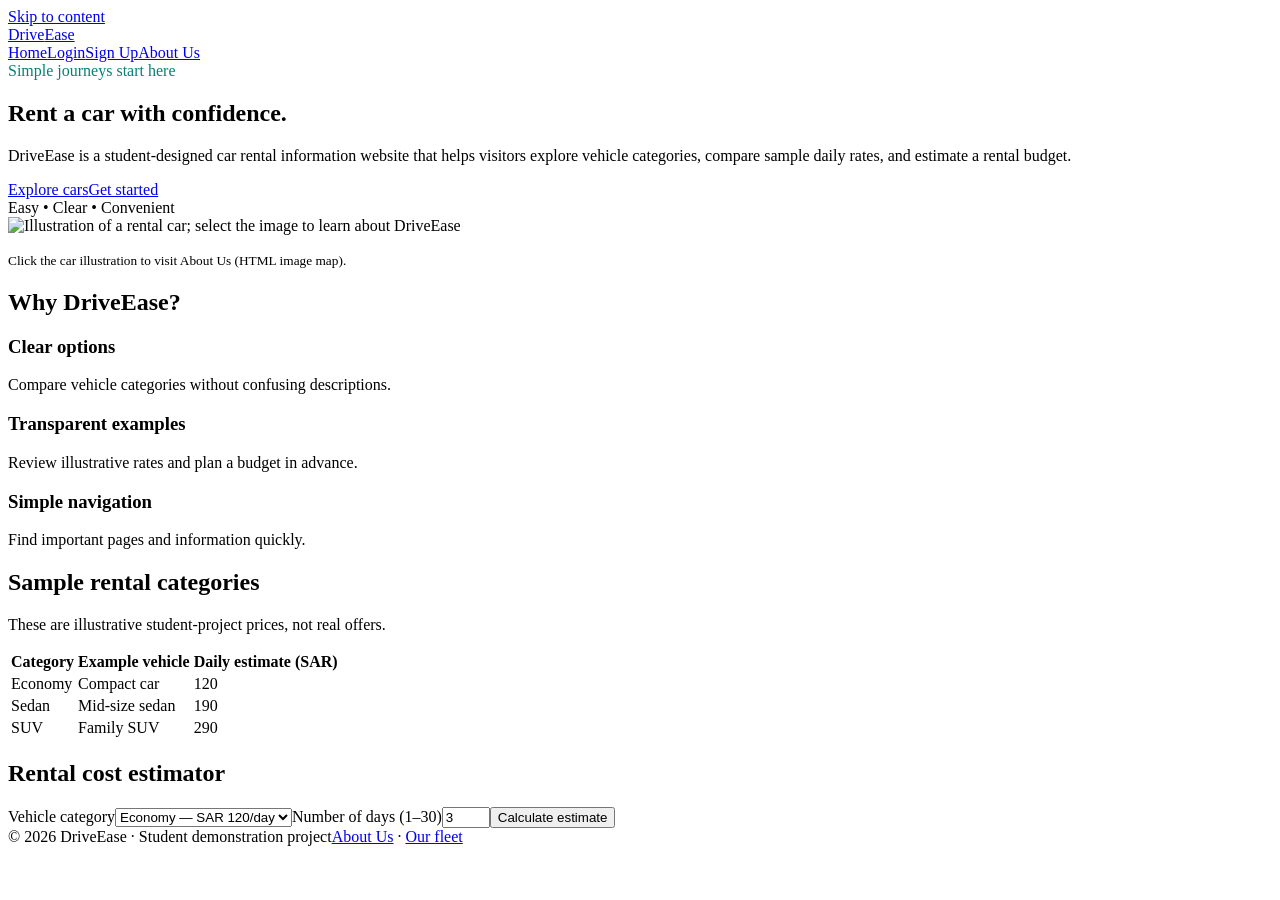
==== index.html @ 07d0574f "Add files via upload" ====
<!DOCTYPE html><html lang="en"><head><meta charset="UTF-8"><meta name="viewport" content="width=device-width, initial-scale=1"><meta name="description" content="DriveEase student car rental website"><title>Home | DriveEase</title><link rel="stylesheet" href="assets/style.css"></head><body><a class="skip" href="#main">Skip to content</a><header class="site-header"><div class="container nav"><a class="brand" href="index.html">Drive<span>Ease</span></a><nav class="menu" aria-label="Main navigation"><a href="index.html" aria-current="page">Home</a><a href="login.html" >Login</a><a href="signup.html" >Sign Up</a><a href="about.html" >About Us</a></nav></div></header><main id="main"><section class="container hero"><div><div class="eyebrow" style="color:#087f76">Simple journeys start here</div><h1>Rent a car with confidence.</h1><p class="lead">DriveEase is a student-designed car rental information website that helps visitors explore vehicle categories, compare sample daily rates, and estimate a rental budget.</p><div class="actions"><a class="btn" href="#fleet">Explore cars</a><a class="btn secondary" href="signup.html">Get started</a></div></div><div class="hero-art"><div class="floating-label">Easy • Clear • Convenient</div><img class="project-image" src="assets/car.svg" alt="Illustration of a rental car; select the image to learn about DriveEase" usemap="#about-map"><map name="about-map"><area shape="rect" coords="0,0,900,400" href="about.html" alt="Go to About Us"></map><p class="muted"><small>Click the car illustration to visit About Us (HTML image map).</small></p></div></section><section class="section container" id="benefits"><h2>Why DriveEase?</h2><div class="cards"><article class="card"><h3>Clear options</h3><p>Compare vehicle categories without confusing descriptions.</p></article><article class="card"><h3>Transparent examples</h3><p>Review illustrative rates and plan a budget in advance.</p></article><article class="card"><h3>Simple navigation</h3><p>Find important pages and information quickly.</p></article></div></section><section class="section container" id="fleet"><h2>Sample rental categories</h2><p class="muted">These are illustrative student-project prices, not real offers.</p><div class="table-wrap"><table><thead><tr><th>Category</th><th>Example vehicle</th><th>Daily estimate (SAR)</th></tr></thead><tbody><tr><td>Economy</td><td>Compact car</td><td>120</td></tr><tr><td>Sedan</td><td>Mid-size sedan</td><td>190</td></tr><tr><td>SUV</td><td>Family SUV</td><td>290</td></tr></tbody></table></div></section><section class="section container" id="calculator"><h2>Rental cost estimator</h2><form class="card" id="estimate-form"><label for="vehicle">Vehicle category</label><select id="vehicle" name="vehicle"><option value="120">Economy — SAR 120/day</option><option value="190">Sedan — SAR 190/day</option><option value="290">SUV — SAR 290/day</option></select><label for="days">Number of days (1–30)</label><input id="days" name="days" type="number" min="1" max="30" value="3" required><button class="btn" type="submit">Calculate estimate</button><div role="status" aria-live="polite"></div></form></section></main><footer class="site-footer"><div class="container footer-inner"><span>© <span id="year">2026</span> DriveEase · Student demonstration project</span><span><a href="about.html">About Us</a> · <a href="index.html#fleet">Our fleet</a></span></div></footer><script src="assets/app.js" defer></script><script>/* Embedded JavaScript example */ document.documentElement.dataset.site = "DriveEase";</script></body></html>
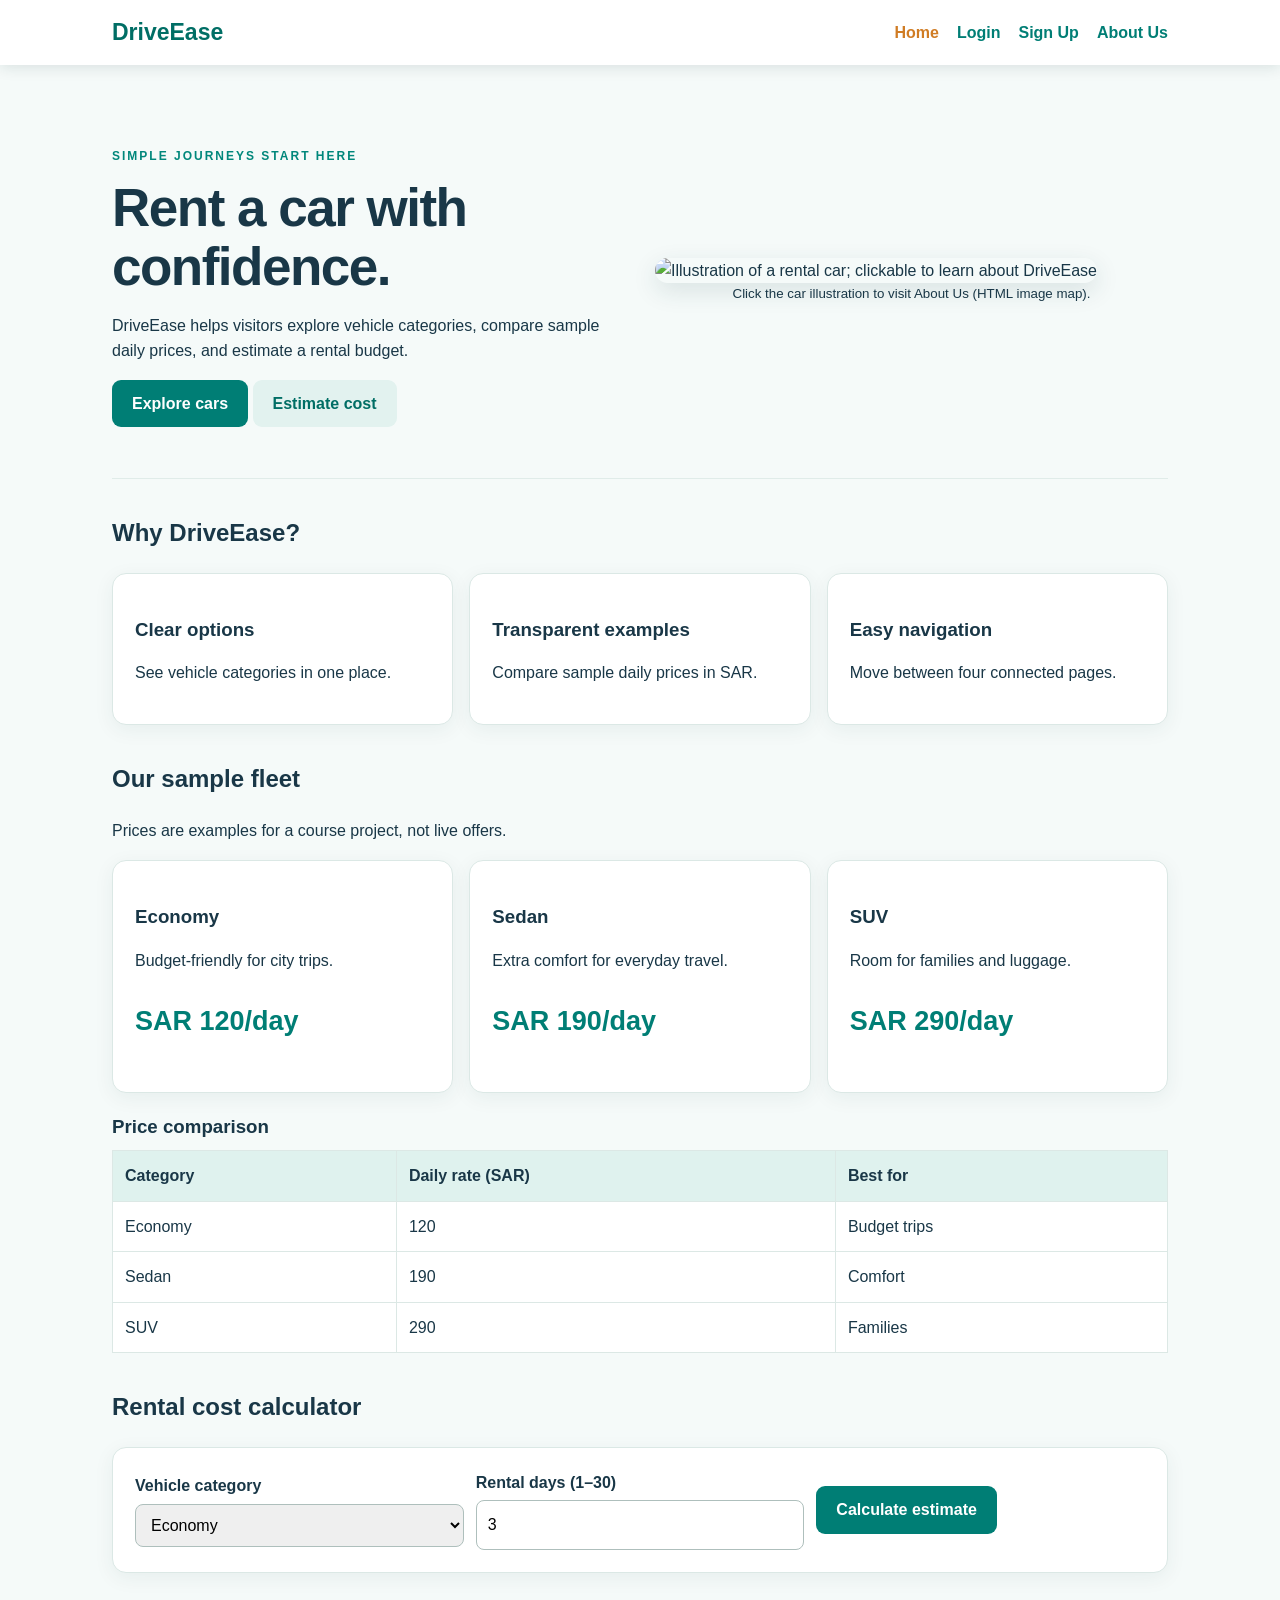
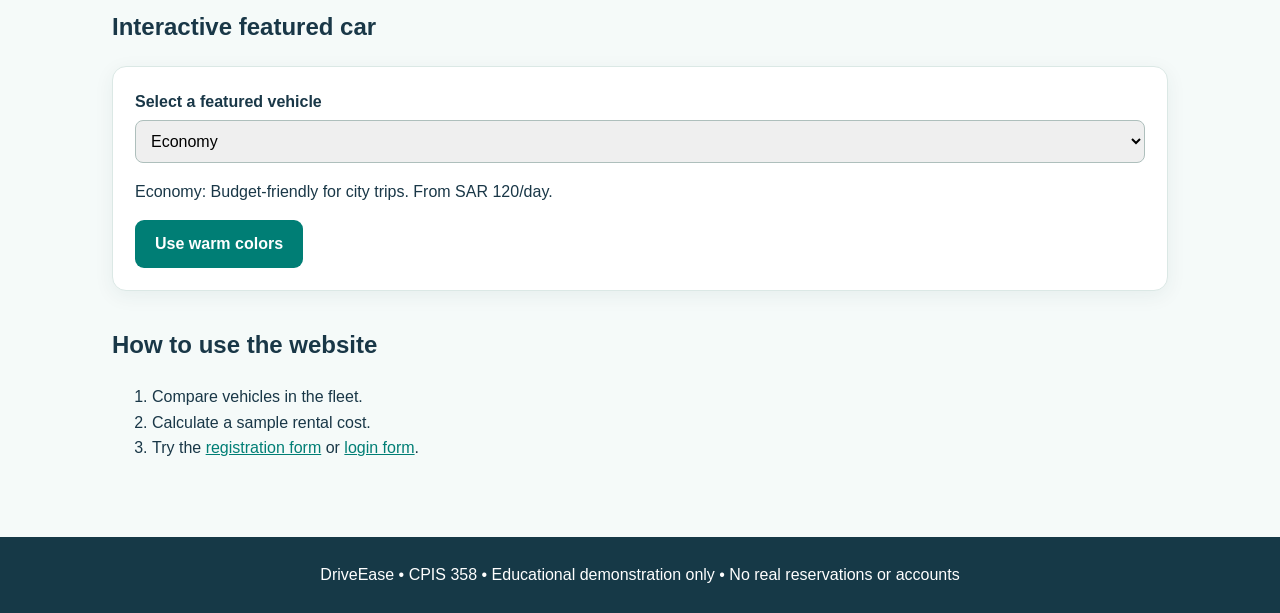
==== commit 1b9d0466: "Add files via upload" ====
--- a/index.html
+++ b/index.html
@@ -1 +1 @@
-<!DOCTYPE html><html lang="en"><head><meta charset="UTF-8"><meta name="viewport" content="width=device-width, initial-scale=1"><meta name="description" content="DriveEase student car rental website"><title>Home | DriveEase</title><link rel="stylesheet" href="assets/style.css"></head><body><a class="skip" href="#main">Skip to content</a><header class="site-header"><div class="container nav"><a class="brand" href="index.html">Drive<span>Ease</span></a><nav class="menu" aria-label="Main navigation"><a href="index.html" aria-current="page">Home</a><a href="login.html" >Login</a><a href="signup.html" >Sign Up</a><a href="about.html" >About Us</a></nav></div></header><main id="main"><section class="container hero"><div><div class="eyebrow" style="color:#087f76">Simple journeys start here</div><h1>Rent a car with confidence.</h1><p class="lead">DriveEase is a student-designed car rental information website that helps visitors explore vehicle categories, compare sample daily rates, and estimate a rental budget.</p><div class="actions"><a class="btn" href="#fleet">Explore cars</a><a class="btn secondary" href="signup.html">Get started</a></div></div><div class="hero-art"><div class="floating-label">Easy • Clear • Convenient</div><img class="project-image" src="assets/car.svg" alt="Illustration of a rental car; select the image to learn about DriveEase" usemap="#about-map"><map name="about-map"><area shape="rect" coords="0,0,900,400" href="about.html" alt="Go to About Us"></map><p class="muted"><small>Click the car illustration to visit About Us (HTML image map).</small></p></div></section><section class="section container" id="benefits"><h2>Why DriveEase?</h2><div class="cards"><article class="card"><h3>Clear options</h3><p>Compare vehicle categories without confusing descriptions.</p></article><article class="card"><h3>Transparent examples</h3><p>Review illustrative rates and plan a budget in advance.</p></article><article class="card"><h3>Simple navigation</h3><p>Find important pages and information quickly.</p></article></div></section><section class="section container" id="fleet"><h2>Sample rental categories</h2><p class="muted">These are illustrative student-project prices, not real offers.</p><div class="table-wrap"><table><thead><tr><th>Category</th><th>Example vehicle</th><th>Daily estimate (SAR)</th></tr></thead><tbody><tr><td>Economy</td><td>Compact car</td><td>120</td></tr><tr><td>Sedan</td><td>Mid-size sedan</td><td>190</td></tr><tr><td>SUV</td><td>Family SUV</td><td>290</td></tr></tbody></table></div></section><section class="section container" id="calculator"><h2>Rental cost estimator</h2><form class="card" id="estimate-form"><label for="vehicle">Vehicle category</label><select id="vehicle" name="vehicle"><option value="120">Economy — SAR 120/day</option><option value="190">Sedan — SAR 190/day</option><option value="290">SUV — SAR 290/day</option></select><label for="days">Number of days (1–30)</label><input id="days" name="days" type="number" min="1" max="30" value="3" required><button class="btn" type="submit">Calculate estimate</button><div role="status" aria-live="polite"></div></form></section></main><footer class="site-footer"><div class="container footer-inner"><span>© <span id="year">2026</span> DriveEase · Student demonstration project</span><span><a href="about.html">About Us</a> · <a href="index.html#fleet">Our fleet</a></span></div></footer><script src="assets/app.js" defer></script><script>/* Embedded JavaScript example */ document.documentElement.dataset.site = "DriveEase";</script></body></html>+<!DOCTYPE html><html lang="en"><head><meta charset="UTF-8"><meta name="viewport" content="width=device-width,initial-scale=1"><meta name="description" content="DriveEase educational car rental comparison website"><title>DriveEase | Home</title><link rel="stylesheet" href="style.css"><style>.hero{border-bottom:1px solid #e0ece9}</style></head><body><header><nav><strong>DriveEase</strong><div class="links"><a href="index.html" aria-current="page">Home</a><a href="login.html" >Login</a><a href="signup.html" >Sign Up</a><a href="about.html" >About Us</a></div></nav></header><main><section class="hero"><div><p class="eyebrow">Simple journeys start here</p><h1 style="letter-spacing:-1.5px">Rent a car with confidence.</h1><p>DriveEase helps visitors explore vehicle categories, compare sample daily prices, and estimate a rental budget.</p><p><a class="btn" href="#fleet">Explore cars</a> <a class="btn secondary" href="#calculator">Estimate cost</a></p></div><div><div class="banner"><img src="images/car.svg" alt="Illustration of a rental car; clickable to learn about DriveEase" usemap="#aboutMap"><map name="aboutMap"><area shape="rect" coords="0,0,800,340" href="about.html" alt="Open About Us"></map><small>Click the car illustration to visit About Us (HTML image map).</small></div></div></section><section id="benefits"><h2>Why DriveEase?</h2><div class="cards"><article class="card"><h3>Clear options</h3><p>See vehicle categories in one place.</p></article><article class="card"><h3>Transparent examples</h3><p>Compare sample daily prices in SAR.</p></article><article class="card"><h3>Easy navigation</h3><p>Move between four connected pages.</p></article></div></section><section id="fleet"><h2>Our sample fleet</h2><p>Prices are examples for a course project, not live offers.</p><div id="fleetCards" class="cards" aria-live="polite"></div><h3>Price comparison</h3><table><thead><tr><th>Category</th><th>Daily rate (SAR)</th><th>Best for</th></tr></thead><tbody><tr><td>Economy</td><td>120</td><td>Budget trips</td></tr><tr><td>Sedan</td><td>190</td><td>Comfort</td></tr><tr><td>SUV</td><td>290</td><td>Families</td></tr></tbody></table></section><section id="calculator"><h2>Rental cost calculator</h2><div class="panel"><div class="toolbar"><div><label for="carType">Vehicle category</label><select id="carType"><option>Economy</option><option>Sedan</option><option>SUV</option></select></div><div><label for="days">Rental days (1–30)</label><input type="number" id="days" min="1" max="30" value="3"></div><div><label class="sr-only" for="calculateButton">Calculate estimate</label><button id="calculateButton" type="button">Calculate estimate</button></div></div><p id="estimateResult" class="message" role="status" aria-live="polite"></p></div></section><section><h2>Interactive featured car</h2><div class="panel" id="featuredPanel"><label for="featuredCar">Select a featured vehicle</label><select id="featuredCar"><option value="0">Economy</option><option value="1">Sedan</option><option value="2">SUV</option></select><p id="featuredDescription">Economy: Budget-friendly for city trips. From SAR 120/day.</p><button id="themeButton" type="button">Use warm colors</button></div></section><section><h2>How to use the website</h2><ol><li>Compare vehicles in the fleet.</li><li>Calculate a sample rental cost.</li><li>Try the <a href="signup.html">registration form</a> or <a href="login.html">login form</a>.</li></ol></section></main><footer>DriveEase • CPIS 358 • Educational demonstration only • No real reservations or accounts</footer><script src="app.js" defer></script></body></html>
--- a/style.css
+++ b/style.css
@@ -0,0 +1 @@
+*{box-sizing:border-box}html{scroll-behavior:smooth}body{margin:0;background:#f5faf9;color:#193747;font:16px/1.6 Arial,sans-serif}a{color:#007e75}header{position:sticky;top:0;z-index:20;background:white;box-shadow:0 2px 14px #102c3220}nav{max-width:1100px;margin:auto;display:flex;align-items:center;justify-content:space-between;padding:14px 22px;gap:18px;flex-wrap:wrap}nav strong{font-size:23px;color:#006e65}nav .links{display:flex;gap:18px;flex-wrap:wrap}nav a{text-decoration:none;font-weight:600}nav a:hover,nav a[aria-current=page]{color:#d07c24}main{max-width:1100px;margin:0 auto;padding:35px 22px 60px}.hero{display:grid;grid-template-columns:1fr 1fr;align-items:center;gap:30px;padding:35px 0}.hero img,.banner img{width:100%;border-radius:20px;box-shadow:0 8px 25px #163e4520}.eyebrow{text-transform:uppercase;letter-spacing:2px;color:#00877b;font-size:12px;font-weight:700}h1{font-size:clamp(32px,5vw,53px);line-height:1.12;margin:12px 0}h2{margin-top:35px}h3{margin-bottom:8px}.btn,button{display:inline-block;background:#007e75;color:white;padding:11px 20px;border:0;border-radius:9px;cursor:pointer;font:inherit;font-weight:700;text-decoration:none}.btn:hover,button:hover{background:#005e57}.btn.secondary{background:#e2f2ef;color:#006e65}.cards{display:grid;grid-template-columns:repeat(3,1fr);gap:16px}.card,.panel{background:white;border:1px solid #dbe8e5;border-radius:14px;padding:22px;box-shadow:0 5px 20px #163e4510}.banner{max-width:620px;margin:12px auto 28px}.banner small{display:block;text-align:center}table{width:100%;border-collapse:collapse;background:white}th,td{border:1px solid #dce8e5;padding:12px;text-align:left}th{background:#dff2ee}.form-wrap{max-width:540px;margin:0 auto}.field{margin:14px 0}label{display:block;font-weight:600;margin-bottom:5px}input,select{width:100%;padding:11px;border:1px solid #aebfbc;border-radius:8px;font:inherit}input:focus,select:focus{outline:2px solid #49b3a8}.error{color:#b52d37;font-size:14px;min-height:18px}.message{padding:12px;border-radius:8px;margin-top:14px;display:none}.message.show{display:block;background:#e0f5e8;color:#155d38}.message.bad{background:#ffe8e8;color:#92222c}.toolbar{display:flex;gap:12px;flex-wrap:wrap;align-items:center}.toolbar>*{flex:1;min-width:160px}.price{font-size:27px;font-weight:800;color:#007e75}.tag{font-size:13px;color:#597077}.highlight{border:2px solid #d69c37!important;background:#fff7e8!important}footer{text-align:center;background:#163947;color:white;padding:25px}.sr-only{position:absolute;width:1px;height:1px;overflow:hidden;clip:rect(0,0,0,0)}@media(max-width:700px){.hero{grid-template-columns:1fr}.cards{grid-template-columns:1fr}nav{justify-content:center}}
